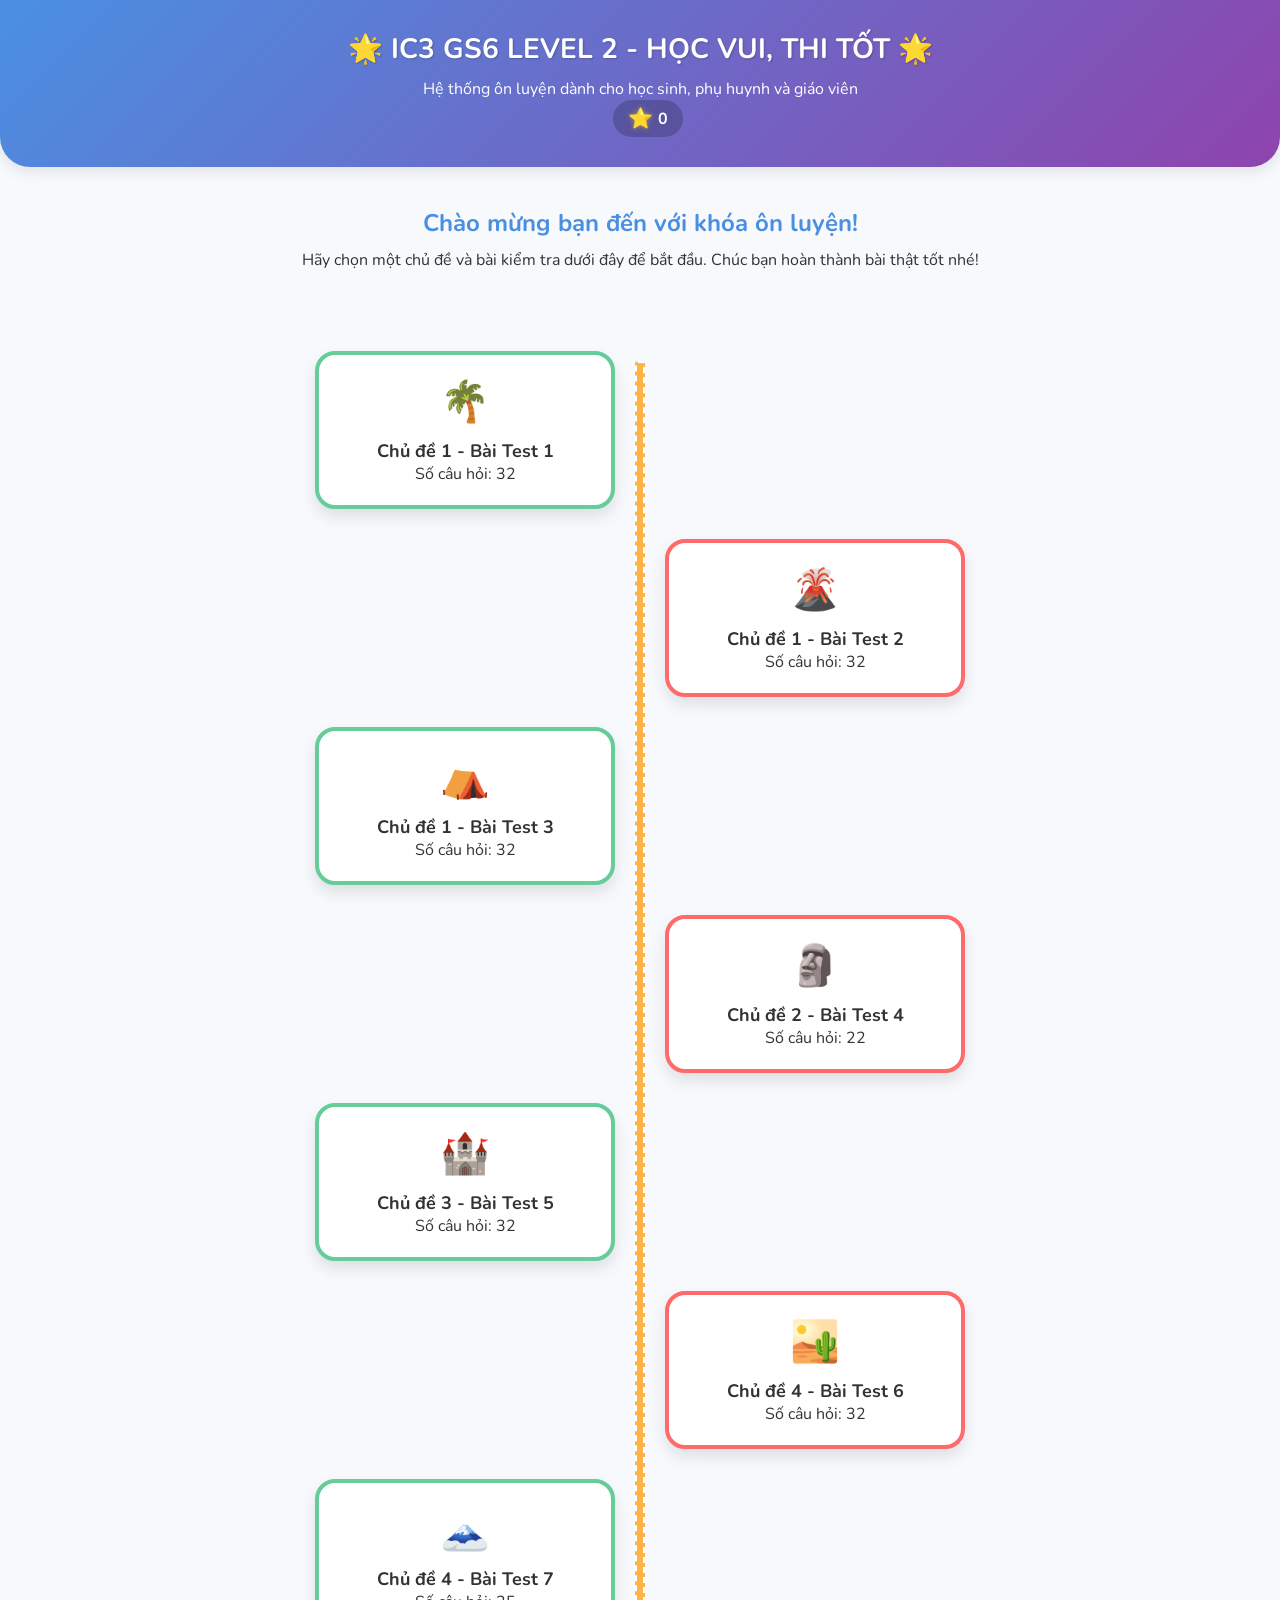
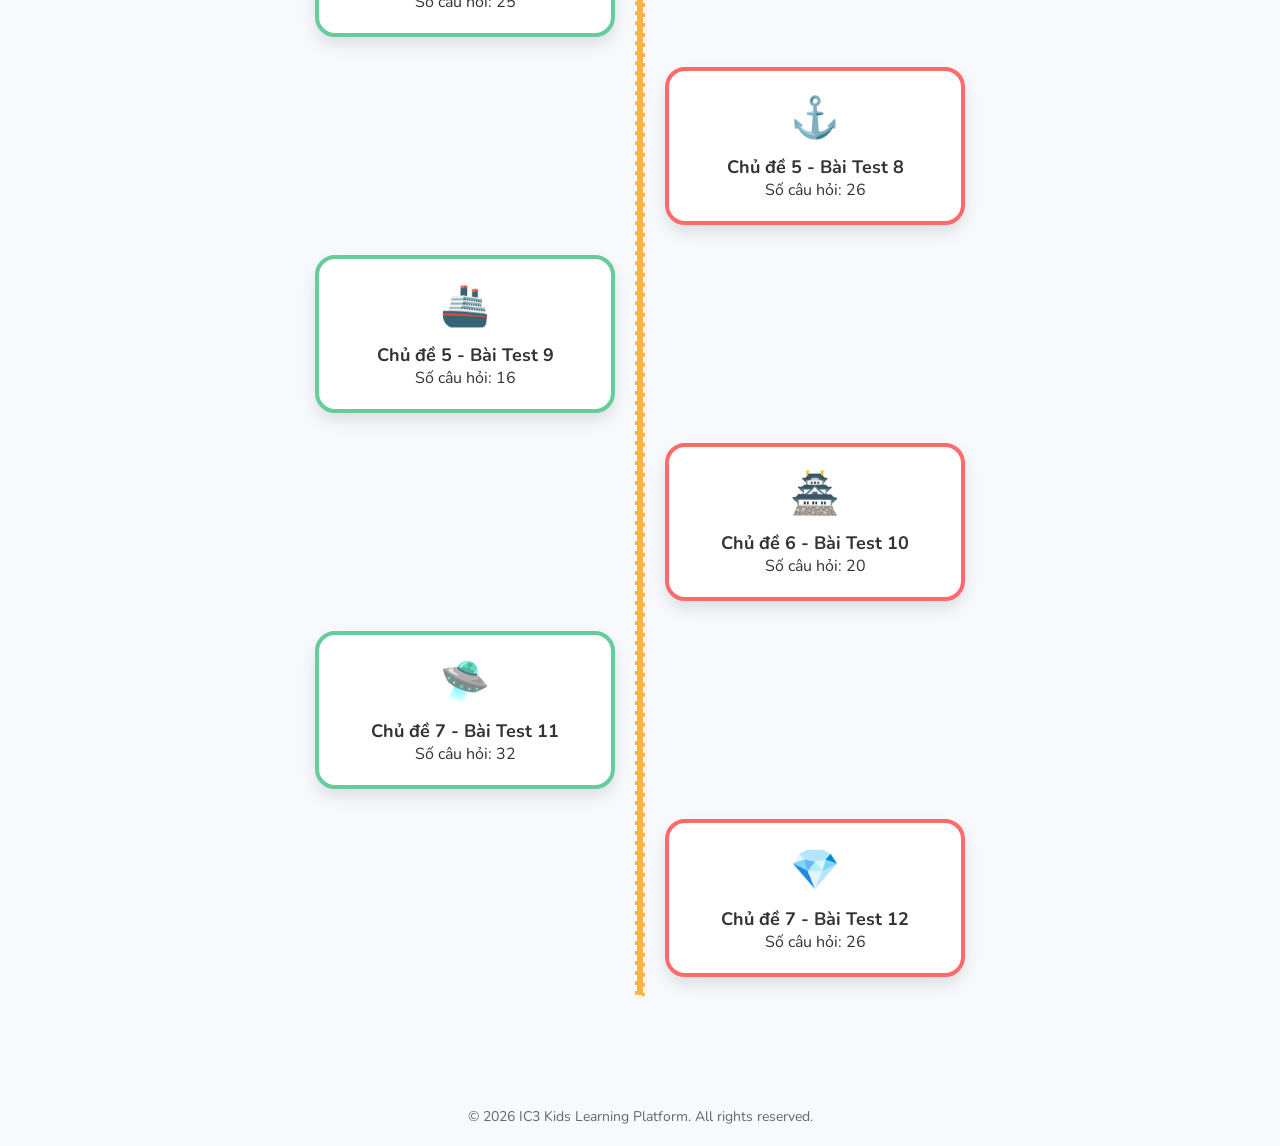
==== index.html @ 33b61713 "first commit" ====
<!DOCTYPE html>
<html lang="vi">
<head>
    <meta charset="UTF-8">
    <meta name="viewport" content="width=device-width, initial-scale=1.0">
    <title>IC3 GS6 Level 2 - Ôn Tập Kiến Thức</title>
    <link rel="stylesheet" href="style.css">
    <link href="https://fonts.googleapis.com/css2?family=Nunito:wght@400;600;800&display=swap" rel="stylesheet">
</head>
<body>
    <header class="app-header">
        <div class="header-container">
            <h1>🌟 IC3 GS6 LEVEL 2 - HỌC VUI, THI TỐT 🌟</h1>
            <p>Hệ thống ôn luyện dành cho học sinh, phụ huynh và giáo viên</p>
            <div class="coin-counter" title="Số sao của bạn">
                <span class="coin-icon">⭐</span> <span id="header-coin-amount">0</span>
            </div>
        </div>
    </header>

    <main class="app-main container">
        <section class="welcome-section">
            <h2>Chào mừng bạn đến với khóa ôn luyện!</h2>
            <p>Hãy chọn một chủ đề và bài kiểm tra dưới đây để bắt đầu. Chúc bạn hoàn thành bài thật tốt nhé!</p>
        </section>

        <section id="topic-list" class="map-container">
            <!-- Topics will be loaded here dynamically -->
        </section>
    </main>

    <footer class="app-footer">
        <p>&copy; 2026 IC3 Kids Learning Platform. All rights reserved.</p>
    </footer>

    <script src="data.js"></script>
    <script src="app.js"></script>
    <script>
        document.addEventListener('DOMContentLoaded', () => {
            renderTopicList();
        });
    </script>
</body>
</html>
---- style.css ----
:root {
    --primary: #4A90E2;
    --primary-light: #7EBAFF;
    --secondary: #FFB347;
    --success: #66CC99;
    --danger: #FF6B6B;
    --text-main: #333333;
    --text-muted: #666666;
    --bg-main: #F7F9FC;
    --white: #FFFFFF;
    --border-radius: 16px;
    --box-shadow: 0 8px 20px rgba(0, 0, 0, 0.08);
    --transition: all 0.3s ease;
}

* {
    margin: 0;
    padding: 0;
    box-sizing: border-box;
    font-family: 'Nunito', sans-serif;
}

body {
    background-color: var(--bg-main);
    color: var(--text-main);
    display: flex;
    flex-direction: column;
    min-height: 100vh;
}

/* Container */
.container {
    width: 100%;
    max-width: 1000px;
    margin: 0 auto;
    padding: 0 20px;
}

/* Header */
.app-header {
    background: linear-gradient(135deg, var(--primary), #8E44AD);
    color: var(--white);
    padding: 30px 20px;
    text-align: center;
    border-bottom-left-radius: 30px;
    border-bottom-right-radius: 30px;
    box-shadow: 0 4px 15px rgba(0, 0, 0, 0.1);
}

.app-header h1 {
    font-size: 28px;
    margin-bottom: 10px;
    text-shadow: 1px 1px 2px rgba(0,0,0,0.2);
}

.quiz-header {
    display: flex;
    justify-content: space-between;
    align-items: center;
    text-align: left;
}

.quiz-header h1 {
    font-size: 22px;
    margin: 0;
}

/* Main Content */
.app-main {
    flex: 1;
    padding: 40px 20px;
}

/* Typography */
.welcome-section {
    text-align: center;
    margin-bottom: 40px;
}

.welcome-section h2 {
    color: var(--primary);
    font-size: 24px;
    margin-bottom: 10px;
}

/* Grid layout for Topics */
.topic-grid {
    display: grid;
    grid-template-columns: repeat(auto-fill, minmax(300px, 1fr));
    gap: 25px;
}

.topic-card {
    background-color: var(--white);
    border-radius: var(--border-radius);
    padding: 25px;
    box-shadow: var(--box-shadow);
    transition: var(--transition);
    cursor: pointer;
    border-left: 6px solid var(--secondary);
    display: flex;
    flex-direction: column;
    justify-content: center;
}

.topic-card:hover {
    transform: translateY(-5px);
    box-shadow: 0 12px 25px rgba(0, 0, 0, 0.15);
}

.topic-card h3 {
    color: var(--primary);
    margin-bottom: 10px;
    font-size: 20px;
}

.topic-card p {
    color: var(--text-muted);
    font-size: 15px;
}

/* Buttons */
.btn {
    padding: 12px 24px;
    border: none;
    border-radius: 30px;
    font-size: 16px;
    font-weight: bold;
    cursor: pointer;
    transition: var(--transition);
    text-align: center;
}

.btn-large {
    padding: 15px 40px;
    font-size: 18px;
}

.btn-primary {
    background-color: var(--primary);
    color: var(--white);
    box-shadow: 0 4px 10px rgba(74, 144, 226, 0.3);
}

.btn-primary:hover {
    background-color: #357ABD;
    transform: translateY(-2px);
}

.btn-secondary {
    background-color: #E2E8F0;
    color: var(--text-main);
}

.btn-secondary:hover {
    background-color: #CBD5E1;
}

.btn-success {
    background-color: var(--success);
    color: var(--white);
    box-shadow: 0 4px 10px rgba(102, 204, 153, 0.3);
}

.btn-success:hover {
    background-color: #52A37A;
}

/* Progress Bar */
.progress-container {
    width: 200px;
}

#question-counter {
    display: block;
    margin-bottom: 5px;
    font-size: 14px;
    font-weight: bold;
}

.progress-bar-bg {
    background-color: rgba(255, 255, 255, 0.3);
    height: 10px;
    border-radius: 5px;
    overflow: hidden;
}

.progress-bar-fill {
    background-color: var(--secondary);
    height: 100%;
    width: 0%;
    transition: width 0.4s ease;
}

/* Quiz Card */
.quiz-card {
    background-color: var(--white);
    border-radius: var(--border-radius);
    padding: 30px;
    box-shadow: var(--box-shadow);
    margin-bottom: 30px;
    animation: fadeIn 0.4s ease;
}

@keyframes fadeIn {
    from { opacity: 0; transform: translateY(10px); }
    to { opacity: 1; transform: translateY(0); }
}

.question-text {
    font-size: 20px;
    font-weight: bold;
    color: #2D3748;
    margin-bottom: 20px;
    line-height: 1.5;
}

.question-image {
    max-width: 100%;
    border-radius: 8px;
    margin-bottom: 20px;
    border: 1px solid #E2E8F0;
}

.options-container {
    display: flex;
    flex-direction: column;
    gap: 12px;
}

.option-item {
    display: flex;
    align-items: center;
    padding: 15px 20px;
    background-color: #F8FAFC;
    border: 2px solid #E2E8F0;
    border-radius: 12px;
    cursor: pointer;
    transition: var(--transition);
}

.option-item:hover {
    border-color: var(--primary-light);
    background-color: #F0F7FF;
}

.option-item.selected {
    border-color: var(--primary);
    background-color: #EBF4FF;
}

.option-item input {
    margin-right: 15px;
    width: 20px;
    height: 20px;
    cursor: pointer;
}

.option-item label {
    flex: 1;
    cursor: pointer;
    font-size: 16px;
}

/* Matching / Select layout */
.matching-row {
    display: flex;
    flex-direction: column;
    margin-bottom: 15px;
    background: #F8FAFC;
    padding: 15px;
    border-radius: 8px;
    border: 1px solid #E2E8F0;
}

.matching-row p {
    margin-bottom: 10px;
    font-weight: 600;
}

.matching-row select {
    padding: 10px;
    border-radius: 8px;
    border: 1px solid #CBD5E1;
    font-size: 15px;
    outline: none;
    font-family: 'Nunito', sans-serif;
}

.matching-row select:focus {
    border-color: var(--primary);
}

.quiz-navigation {
    display: flex;
    justify-content: space-between;
}

/* Results */
.result-card {
    background-color: var(--white);
    border-radius: var(--border-radius);
    padding: 40px;
    box-shadow: var(--box-shadow);
    text-align: center;
}

.score-circle {
    width: 150px;
    height: 150px;
    border-radius: 50%;
    background-color: var(--primary);
    color: var(--white);
    display: flex;
    align-items: center;
    justify-content: center;
    font-size: 36px;
    font-weight: bold;
    margin: 30px auto;
    border: 8px solid #EBF4FF;
    box-shadow: 0 0 20px rgba(74, 144, 226, 0.4);
}

.result-message {
    font-size: 20px;
    color: var(--text-muted);
    margin-bottom: 40px;
}

.result-actions {
    display: flex;
    justify-content: center;
    gap: 15px;
    flex-wrap: wrap;
}

/* Review */
.review-item {
    background-color: var(--white);
    border-radius: var(--border-radius);
    padding: 25px;
    margin-bottom: 20px;
    box-shadow: var(--box-shadow);
    border-left: 6px solid #E2E8F0;
}

.review-item.correct {
    border-left-color: var(--success);
}

.review-item.incorrect {
    border-left-color: var(--danger);
}

.review-question {
    font-weight: bold;
    font-size: 18px;
    margin-bottom: 15px;
}

.review-answer {
    margin-bottom: 8px;
    padding: 10px;
    border-radius: 8px;
    background-color: #F8FAFC;
}

.review-answer.user {
    color: var(--text-main);
}

.review-answer.correct-ans {
    color: var(--success);
    font-weight: bold;
    background-color: #E6F7ED;
}

.review-answer.wrong-ans {
    color: var(--danger);
    font-weight: bold;
    background-color: #FFEBEB;
}

.review-explanation {
    margin-top: 15px;
    padding: 15px;
    background-color: #FFF9E6;
    border-radius: 8px;
    border-left: 4px solid var(--secondary);
    font-size: 15px;
}

.back-btn {
    background: transparent;
    color: var(--white);
    border: 1px solid rgba(255,255,255,0.5);
    padding: 8px 15px;
    font-size: 14px;
}

.back-btn:hover {
    background: rgba(255,255,255,0.2);
    color: var(--white);
}

.review-actions {
    text-align: center;
    margin-top: 30px;
}

/* Footer */
.app-footer {
    text-align: center;
    padding: 20px;
    color: var(--text-muted);
    font-size: 14px;
}

/* Responsive */
@media (max-width: 768px) {
    .quiz-header {
        flex-direction: column;
        gap: 15px;
        text-align: center;
    }
    
    .quiz-navigation {
        flex-direction: column;
        gap: 15px;
    }
    
    .btn {
        width: 100%;
    }
}

/* GAMIFICATION STYLES */

/* Coin Counter */
.coin-counter {
    background: rgba(0, 0, 0, 0.2);
    padding: 5px 15px;
    border-radius: 20px;
    font-weight: bold;
    display: inline-flex;
    align-items: center;
    gap: 5px;
    margin-left: 15px;
}
.coin-icon {
    font-size: 20px;
    color: #FFD700;
    text-shadow: 0 0 5px rgba(255, 215, 0, 0.5);
}

/* Map Layout for index.html */
.map-container {
    display: flex;
    flex-direction: column;
    align-items: center;
    position: relative;
    padding: 40px 0;
}
.map-container::before {
    content: '';
    position: absolute;
    top: 50px;
    bottom: 50px;
    left: 50%;
    width: 6px;
    background: #FFB347;
    transform: translateX(-50%);
    z-index: 0;
    border-radius: 3px;
    border: 2px dashed #FFF;
}
.island-card {
    position: relative;
    z-index: 1;
    width: 300px;
    background: #fff;
    border-radius: 20px;
    padding: 20px;
    margin-bottom: 30px;
    box-shadow: 0 8px 15px rgba(0,0,0,0.1);
    border: 4px solid #4A90E2;
    cursor: pointer;
    transition: all 0.3s cubic-bezier(0.175, 0.885, 0.32, 1.275);
    text-align: center;
}
.island-card:nth-child(odd) {
    margin-right: 350px;
    border-color: #66CC99;
}
.island-card:nth-child(even) {
    margin-left: 350px;
    border-color: #FF6B6B;
}
.island-card:hover {
    transform: scale(1.05) translateY(-5px);
}
.island-icon {
    font-size: 40px;
    margin-bottom: 10px;
}
.island-title {
    color: #333;
    font-size: 18px;
    font-weight: bold;
}

@media (max-width: 768px) {
    .map-container::before {
        left: 20px;
    }
    .island-card:nth-child(odd), .island-card:nth-child(even) {
        margin: 0 0 20px 40px;
        width: calc(100% - 40px);
    }
}

/* Mascot */
.mascot-container {
    position: fixed;
    bottom: 20px;
    right: 20px;
    z-index: 1000;
    display: flex;
    flex-direction: column;
    align-items: flex-end;
}
.mascot-bubble {
    background: #fff;
    padding: 10px 15px;
    border-radius: 15px;
    border-bottom-right-radius: 0;
    box-shadow: 0 4px 10px rgba(0,0,0,0.1);
    margin-bottom: 10px;
    font-weight: bold;
    color: #4A90E2;
    animation: float 3s ease-in-out infinite;
    max-width: 200px;
    text-align: center;
}
.mascot-img {
    font-size: 60px;
    filter: drop-shadow(0 5px 5px rgba(0,0,0,0.2));
    cursor: pointer;
    transition: transform 0.3s;
}
.mascot-img:hover {
    transform: scale(1.1) rotate(5deg);
}

@keyframes float {
    0% { transform: translateY(0px); }
    50% { transform: translateY(-10px); }
    100% { transform: translateY(0px); }
}

/* Racing Progress */
.racing-track {
    position: relative;
    background-color: rgba(0, 0, 0, 0.1);
    height: 15px;
    border-radius: 10px;
    margin: 30px 0;
    width: 100%;
}
.racing-car {
    position: absolute;
    top: -20px;
    font-size: 30px;
    transition: left 0.5s cubic-bezier(0.175, 0.885, 0.32, 1.275);
    z-index: 2;
    margin-left: -15px;
}
.racing-fill {
    background: linear-gradient(90deg, #FFB347, #FF6B6B);
    height: 100%;
    border-radius: 10px;
    transition: width 0.5s ease;
}

/* Minigame Card */
.minigame-card {
    background: linear-gradient(135deg, #FF6B6B, #FFB347);
    color: white;
    padding: 20px;
    border-radius: 15px;
    margin-top: 20px;
    cursor: pointer;
    animation: pulse 2s infinite;
    font-weight: bold;
    font-size: 18px;
    display: inline-block;
}
@keyframes pulse {
    0% { transform: scale(1); }
    50% { transform: scale(1.02); }
    100% { transform: scale(1); }
}

/* Badge System */
.badge-container {
    display: flex;
    justify-content: center;
    gap: 15px;
    margin-top: 20px;
    flex-wrap: wrap;
}
.badge {
    display: inline-flex;
    flex-direction: column;
    align-items: center;
    background: #fff;
    padding: 10px;
    border-radius: 12px;
    box-shadow: 0 4px 10px rgba(0,0,0,0.1);
    border: 2px solid #E2E8F0;
    width: 100px;
}
.badge.unlocked {
    border-color: #FFD700;
    background: #FFFBE6;
}
.badge-icon {
    font-size: 30px;
    margin-bottom: 5px;
    filter: grayscale(100%);
    opacity: 0.5;
}
.badge.unlocked .badge-icon {
    filter: grayscale(0%);
    opacity: 1;
}
.badge-name {
    font-size: 12px;
    font-weight: bold;
    text-align: center;
}
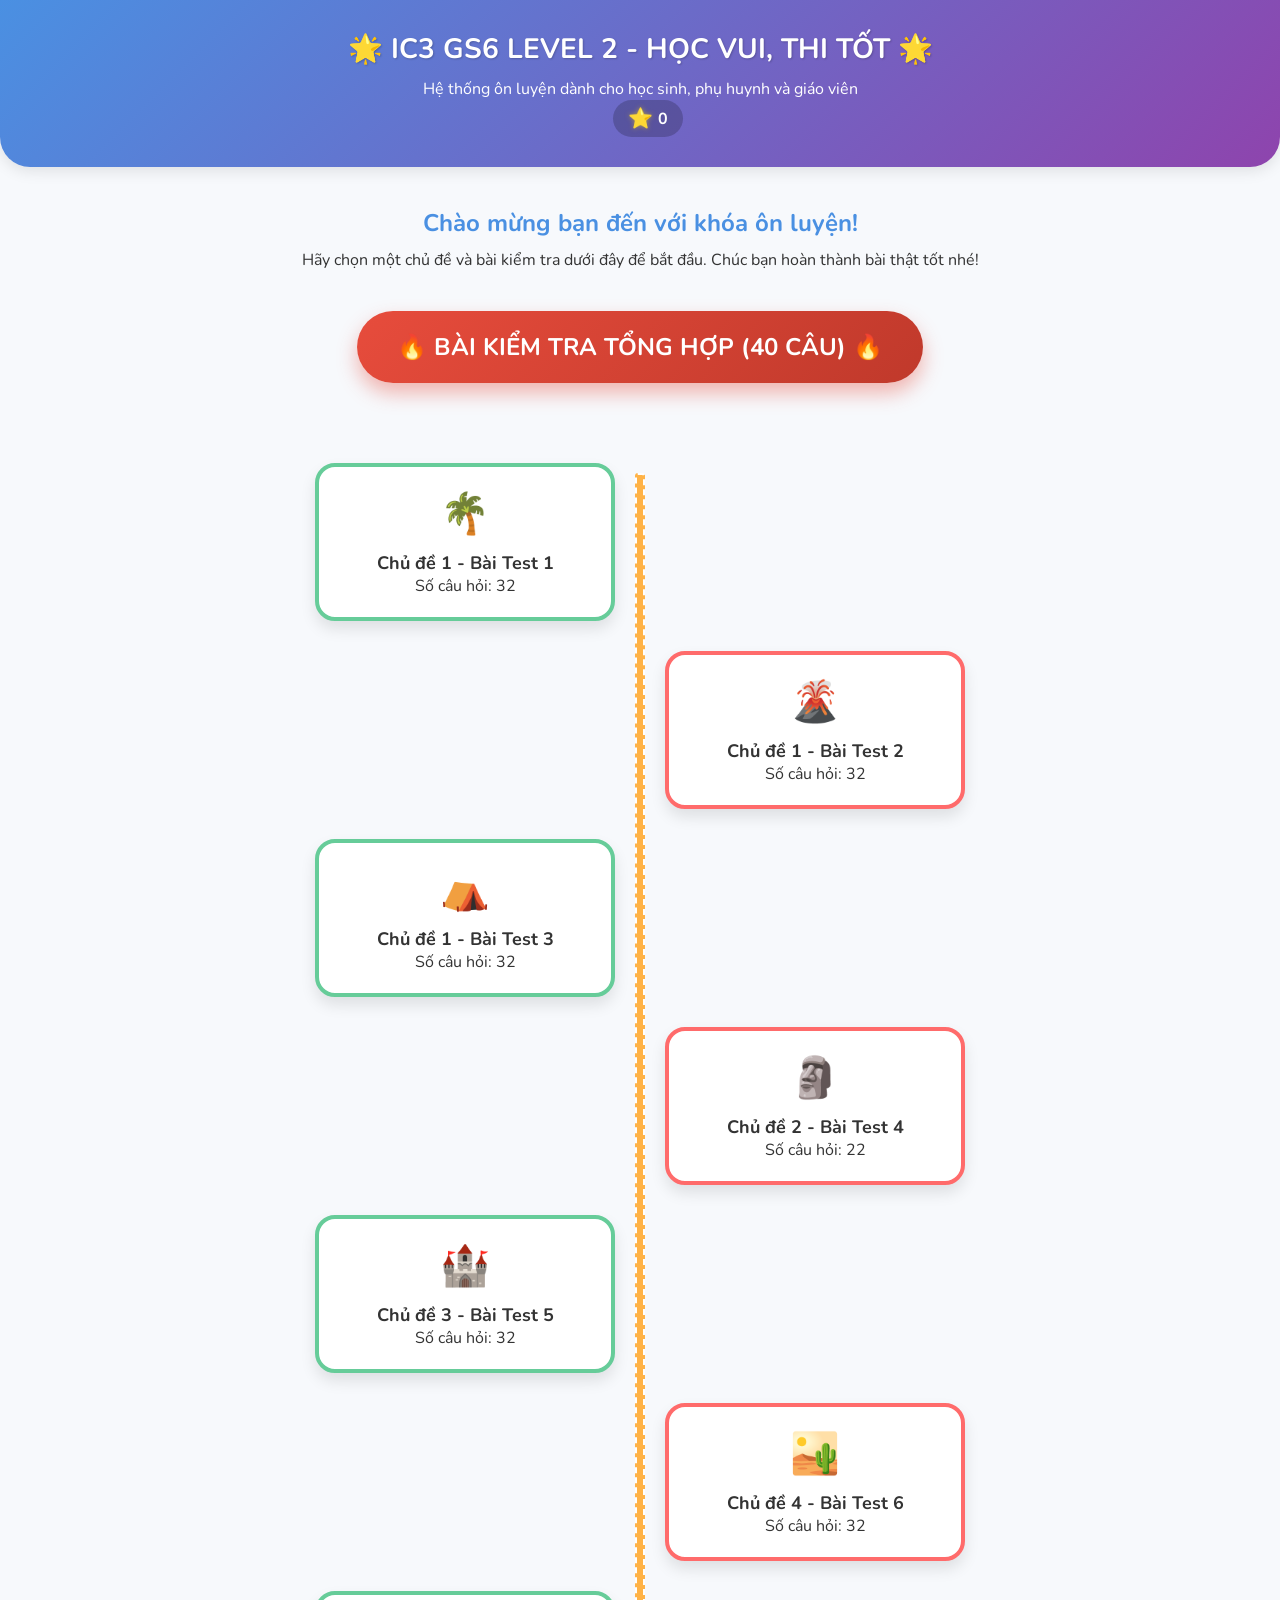
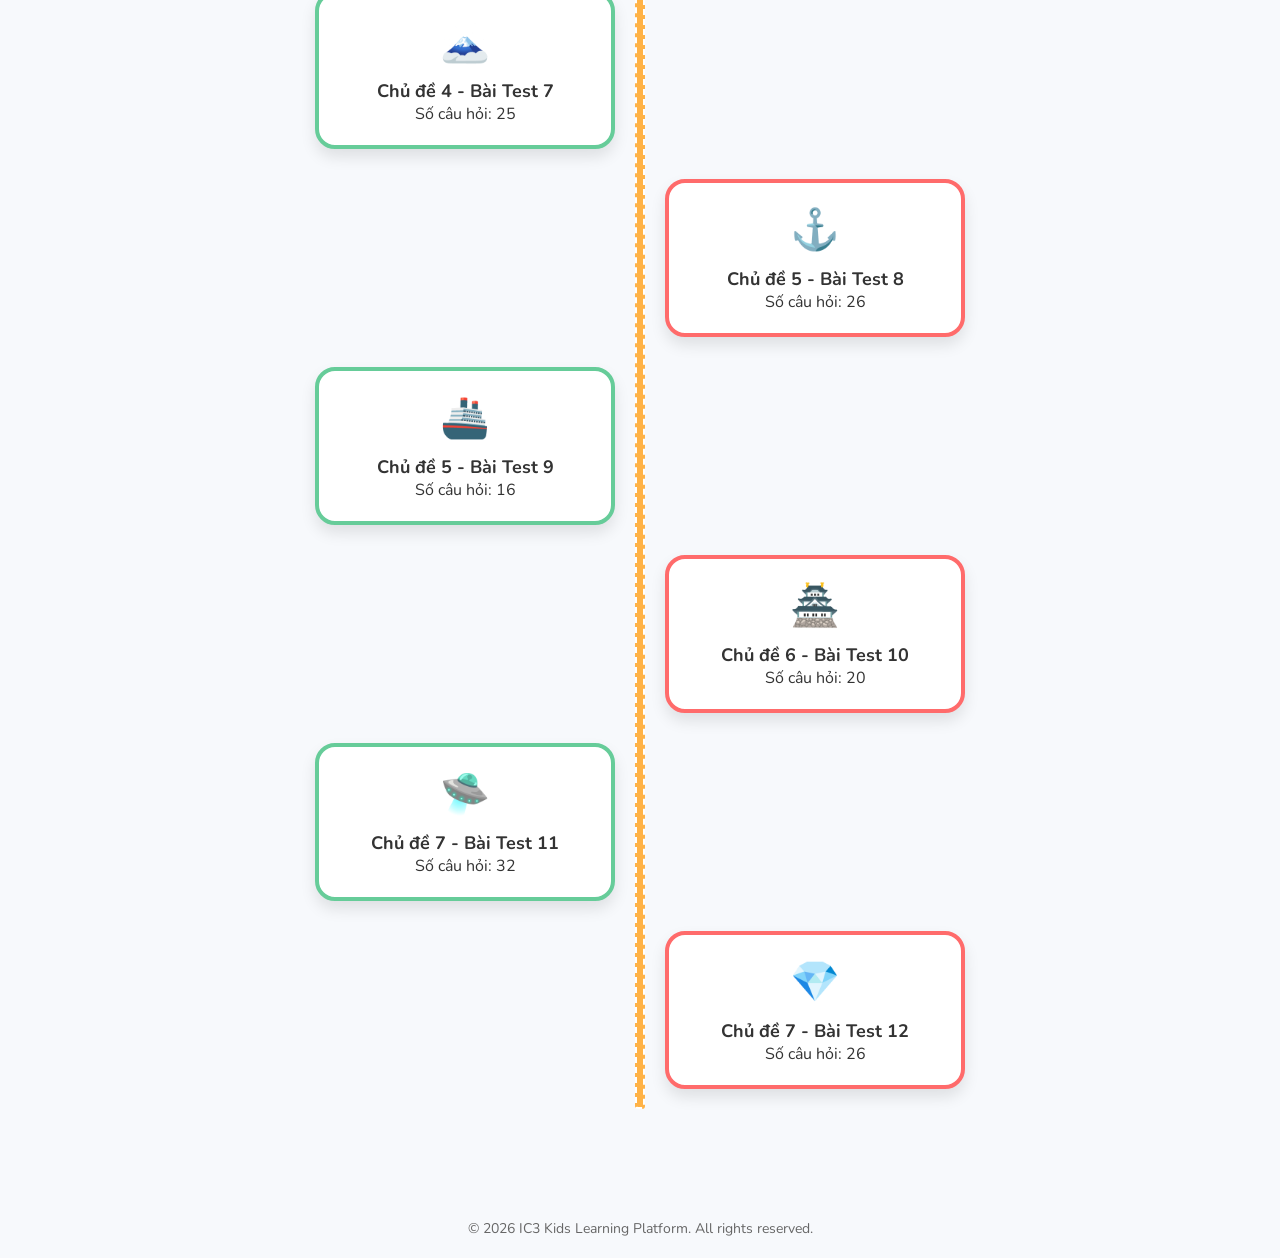
==== commit 5ac86f2a: "mô tả thay đổi" ====
--- a/index.html
+++ b/index.html
@@ -24,9 +24,34 @@
             <p>Hãy chọn một chủ đề và bài kiểm tra dưới đây để bắt đầu. Chúc bạn hoàn thành bài thật tốt nhé!</p>
         </section>
 
+        <section class="final-exam-section" style="text-align: center; margin-bottom: 40px;">
+            <button class="btn btn-danger btn-large" style="background: linear-gradient(135deg, #e74c3c, #c0392b); color: white; padding: 20px 40px; font-size: 24px; border-radius: 50px; box-shadow: 0 10px 20px rgba(231, 76, 60, 0.4); animation: pulse 2s infinite;" onclick="showModeModal('final_exam')">
+                🔥 BÀI KIỂM TRA TỔNG HỢP (40 CÂU) 🔥
+            </button>
+        </section>
+
         <section id="topic-list" class="map-container">
             <!-- Topics will be loaded here dynamically -->
         </section>
+
+        <!-- Mode Selection Modal -->
+        <div id="mode-modal" class="modal-overlay" style="display: none;">
+            <div class="modal-content">
+                <h2>Chọn Chế Độ Làm Bài</h2>
+                <p id="modal-test-name">Tên Bài Test</p>
+                <div class="mode-options">
+                    <div class="mode-card practice-mode" onclick="startQuizMode('practice')">
+                        <h3>Làm Bài Ôn Tập 📖</h3>
+                        <p>Thoải mái thời gian, có linh vật cổ vũ, thích hợp để học và ghi nhớ.</p>
+                    </div>
+                    <div class="mode-card exam-mode" onclick="startQuizMode('exam')">
+                        <h3>Làm Bài Kiểm Tra ⏱️</h3>
+                        <p>Có tính thời gian nghiêm ngặt, trải nghiệm như thi thật!</p>
+                    </div>
+                </div>
+                <button class="btn btn-secondary" style="margin-top:20px;" onclick="closeModeModal()">Đóng</button>
+            </div>
+        </div>
     </main>
 
     <footer class="app-footer">
--- a/style.css
+++ b/style.css
@@ -639,3 +639,65 @@
     font-weight: bold;
     text-align: center;
 }
+
+/* Modal & Modes */
+.modal-overlay {
+    position: fixed;
+    top: 0; left: 0; width: 100%; height: 100%;
+    background: rgba(0,0,0,0.6);
+    display: flex;
+    justify-content: center;
+    align-items: center;
+    z-index: 2000;
+}
+.modal-content {
+    background: #fff;
+    padding: 30px;
+    border-radius: 20px;
+    max-width: 600px;
+    width: 90%;
+    text-align: center;
+    animation: fadeIn 0.3s;
+}
+.mode-options {
+    display: flex;
+    gap: 20px;
+    margin-top: 20px;
+}
+.mode-card {
+    flex: 1;
+    padding: 20px;
+    border-radius: 15px;
+    cursor: pointer;
+    border: 3px solid transparent;
+    transition: 0.3s;
+}
+.mode-card:hover {
+    transform: scale(1.05);
+}
+.practice-mode {
+    background: #EBF4FF;
+    border-color: #4A90E2;
+}
+.exam-mode {
+    background: #FFEBEB;
+    border-color: #FF6B6B;
+}
+.timer-display {
+    font-size: 20px;
+    font-weight: bold;
+    color: #FF6B6B;
+    background: #fff;
+    padding: 5px 15px;
+    border-radius: 10px;
+    margin-right: 15px;
+    border: 2px solid #FF6B6B;
+    display: flex;
+    align-items: center;
+    gap: 5px;
+}
+@media (max-width: 600px) {
+    .mode-options {
+        flex-direction: column;
+    }
+}
